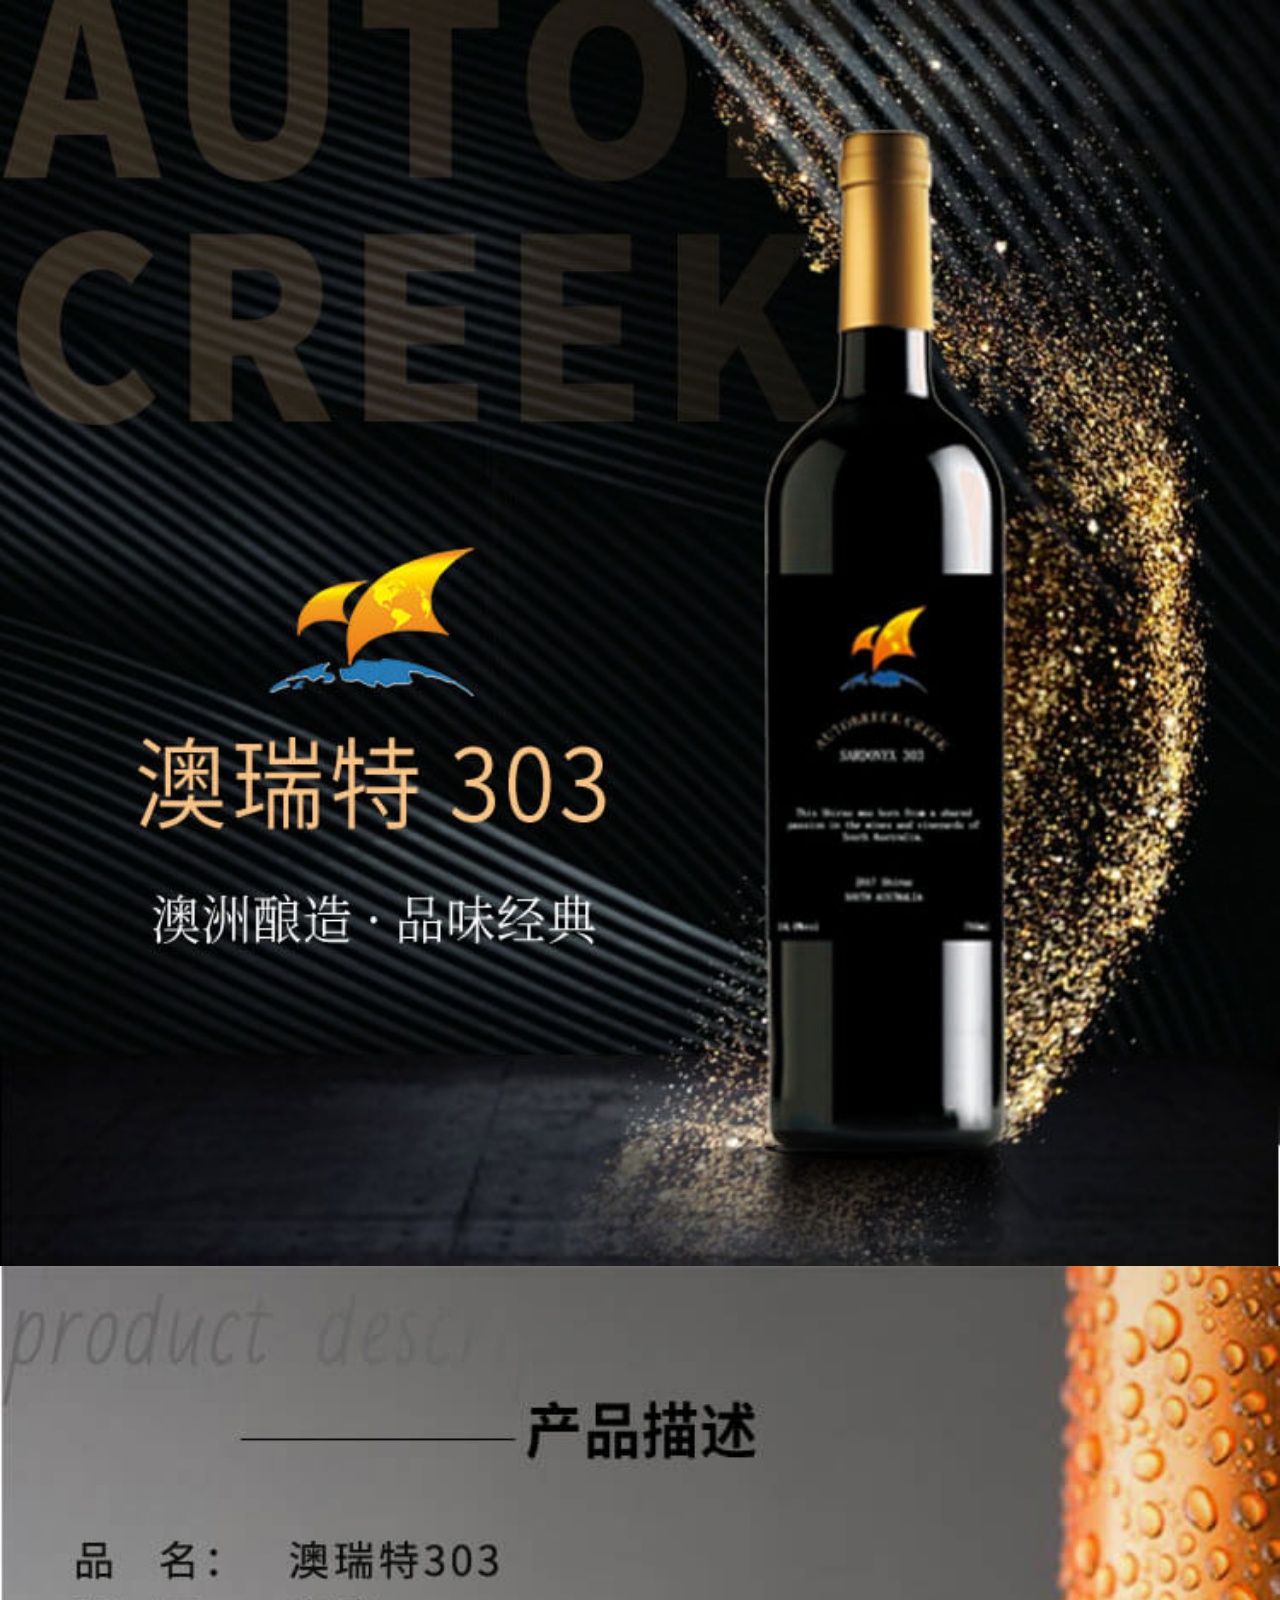
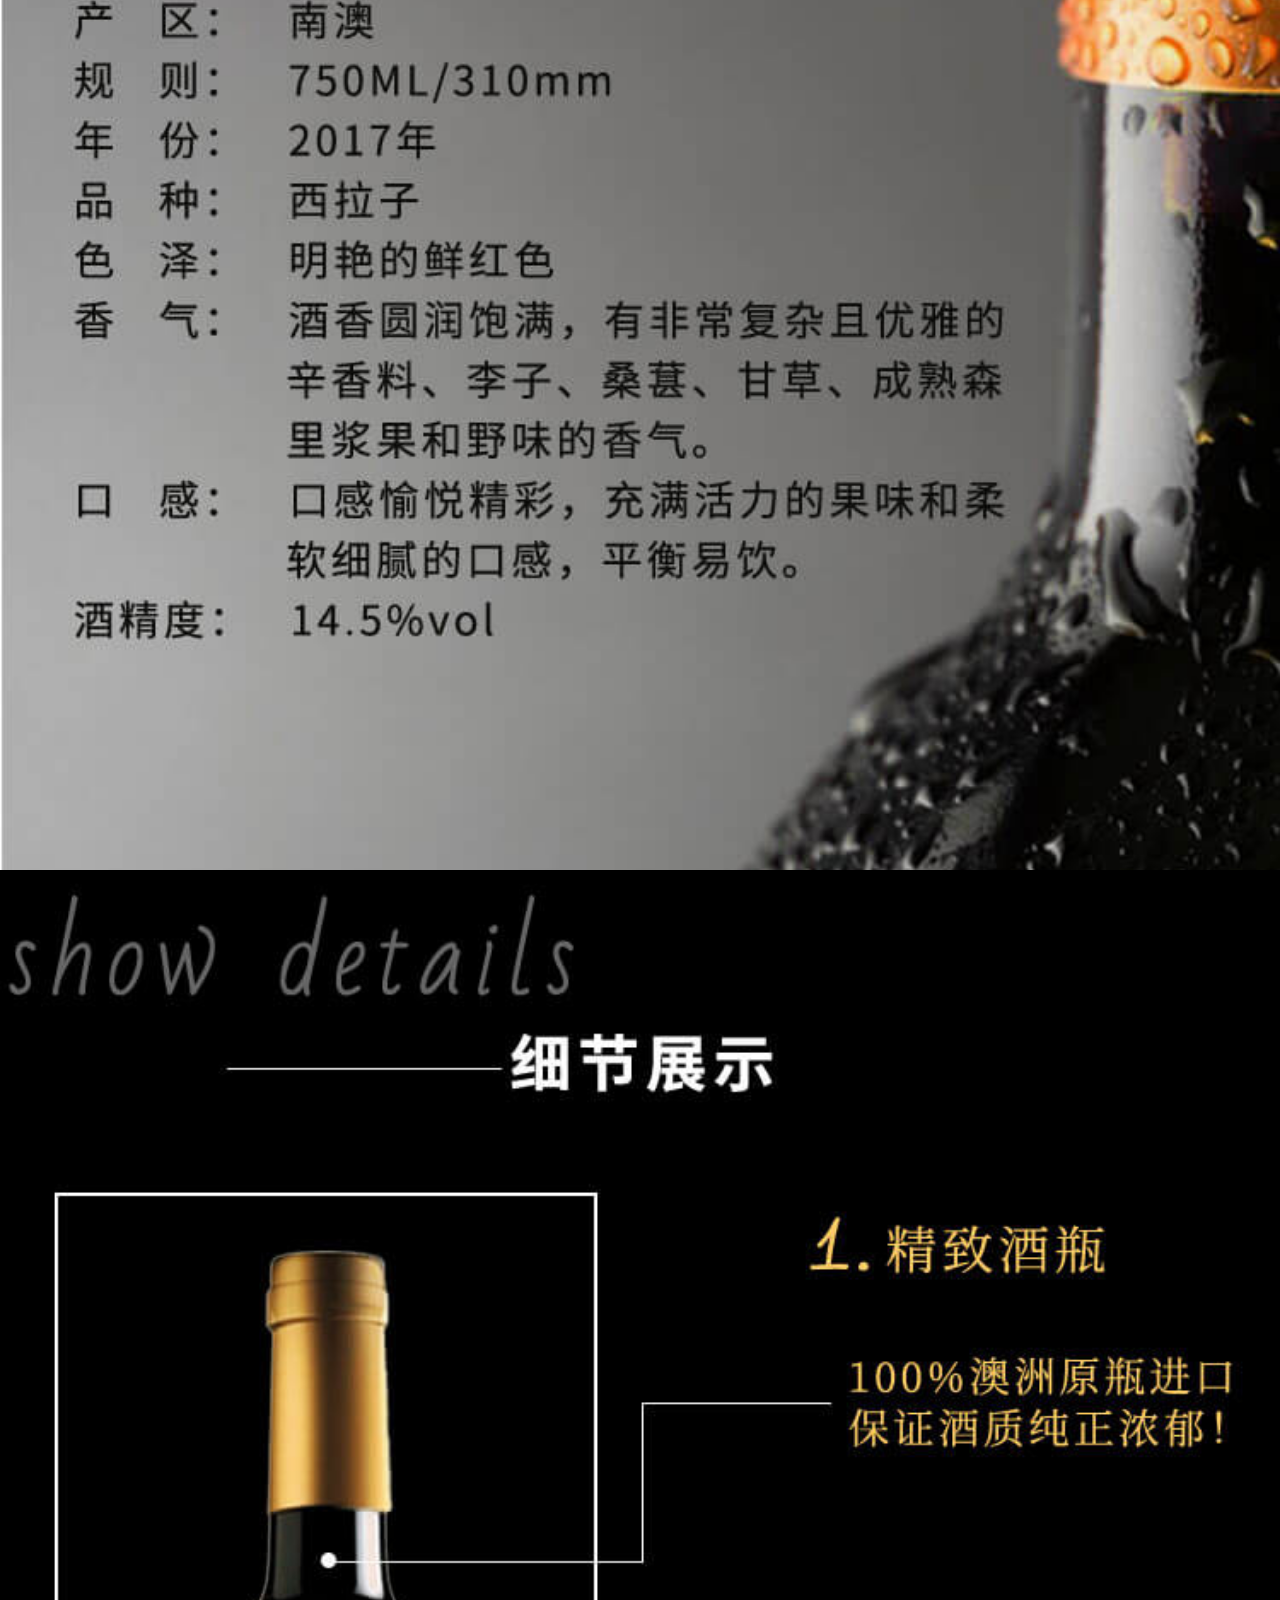
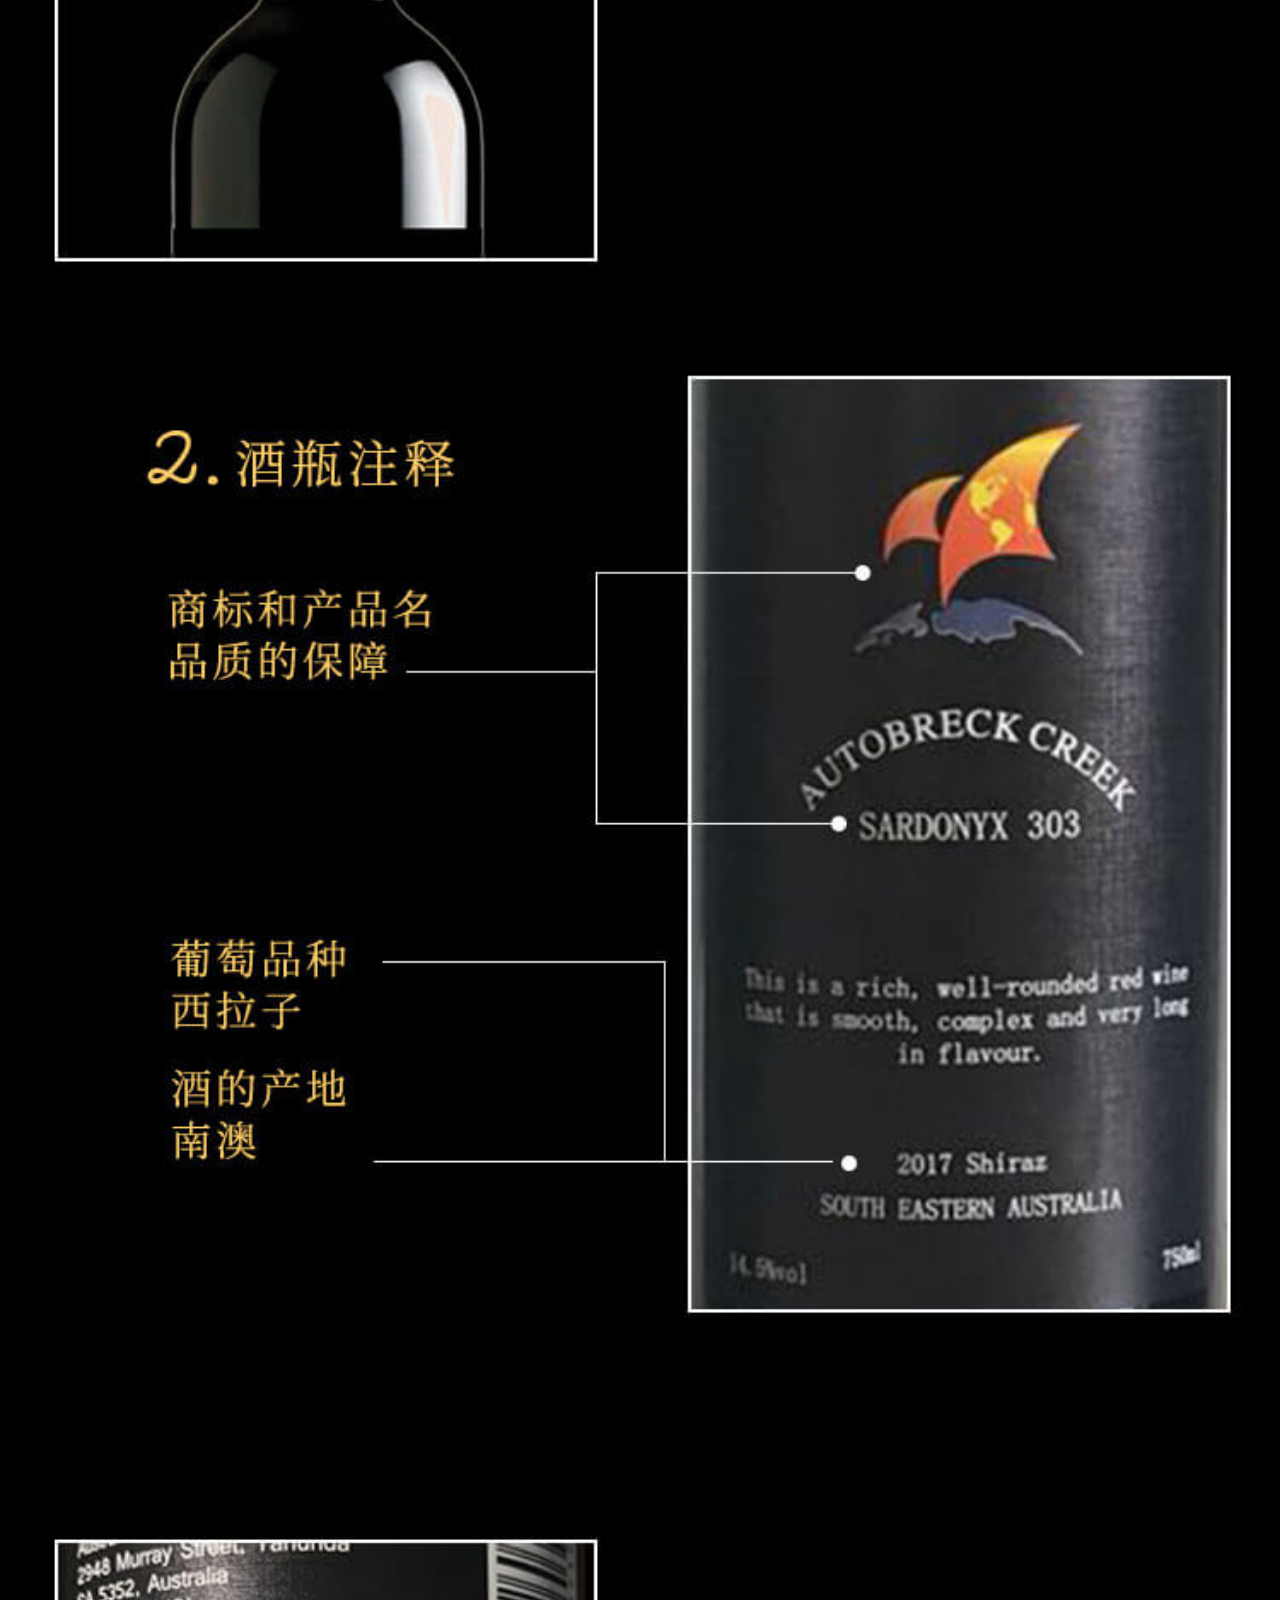
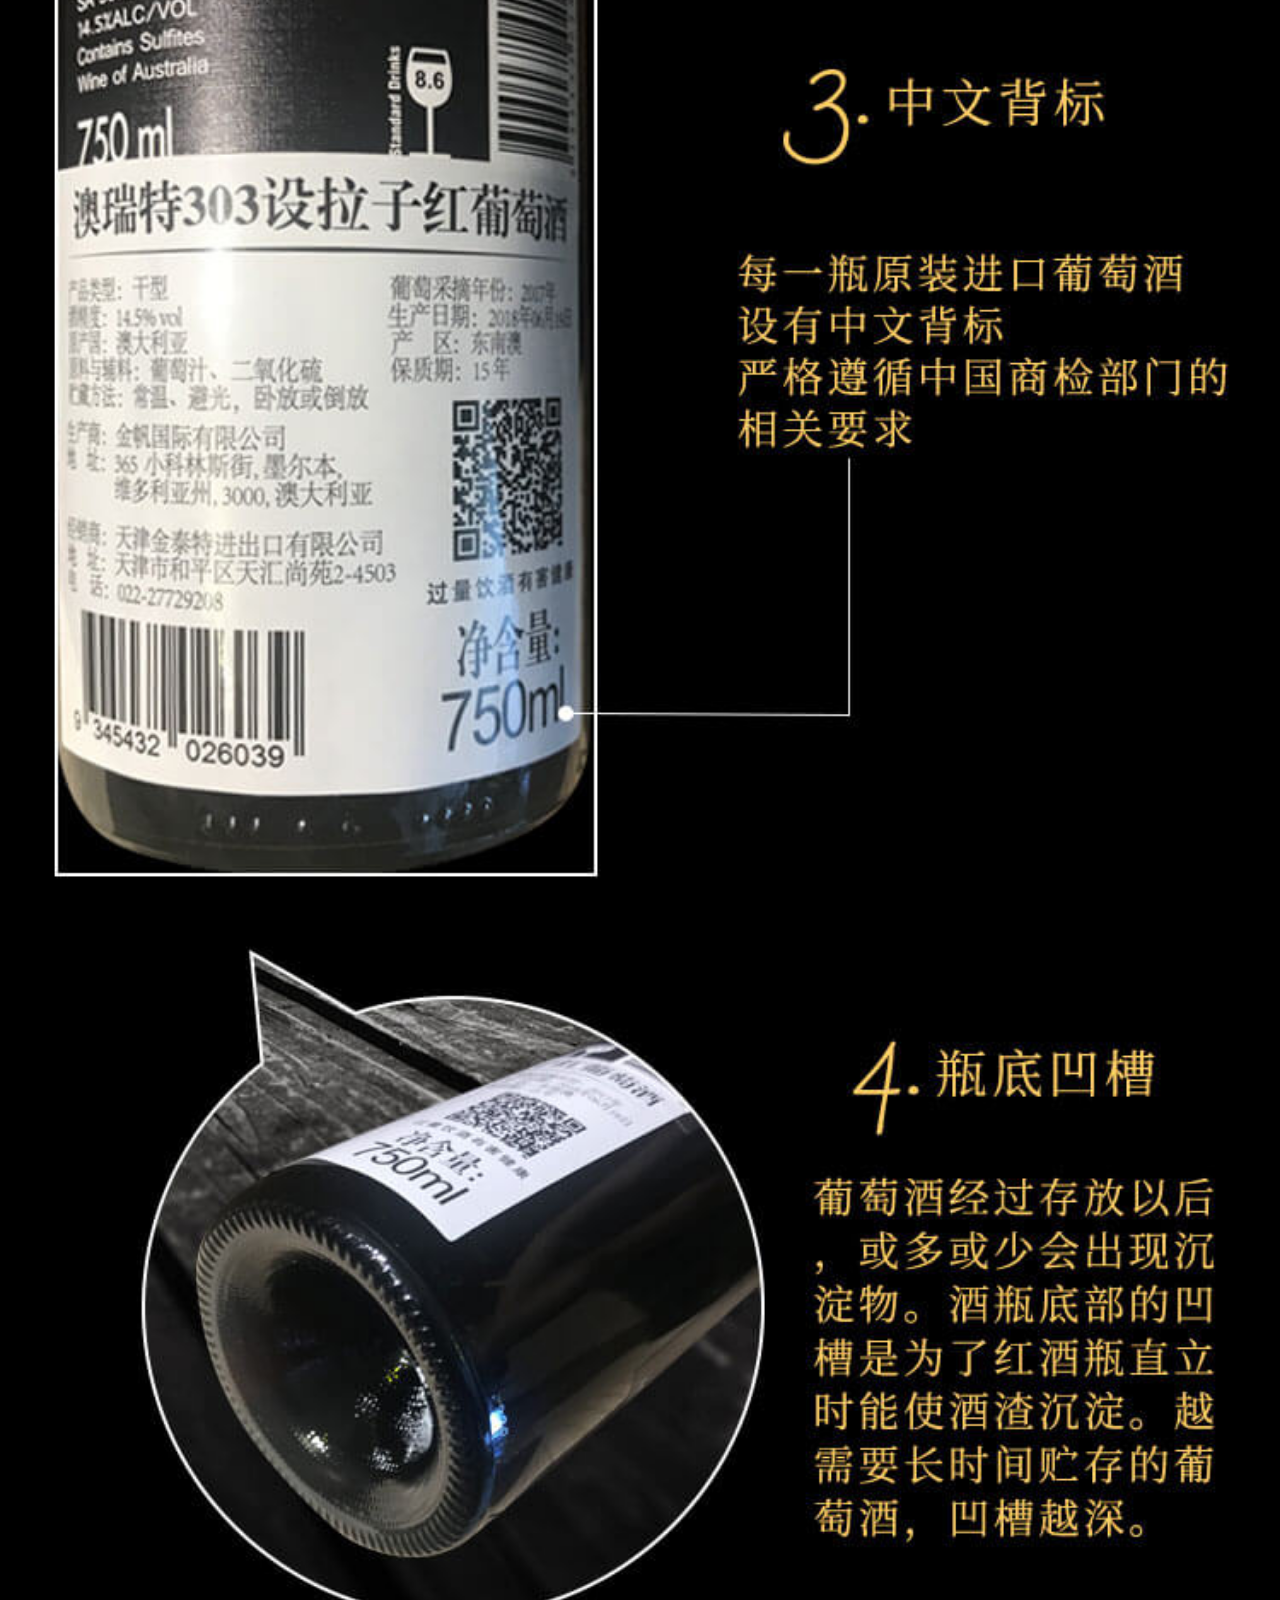
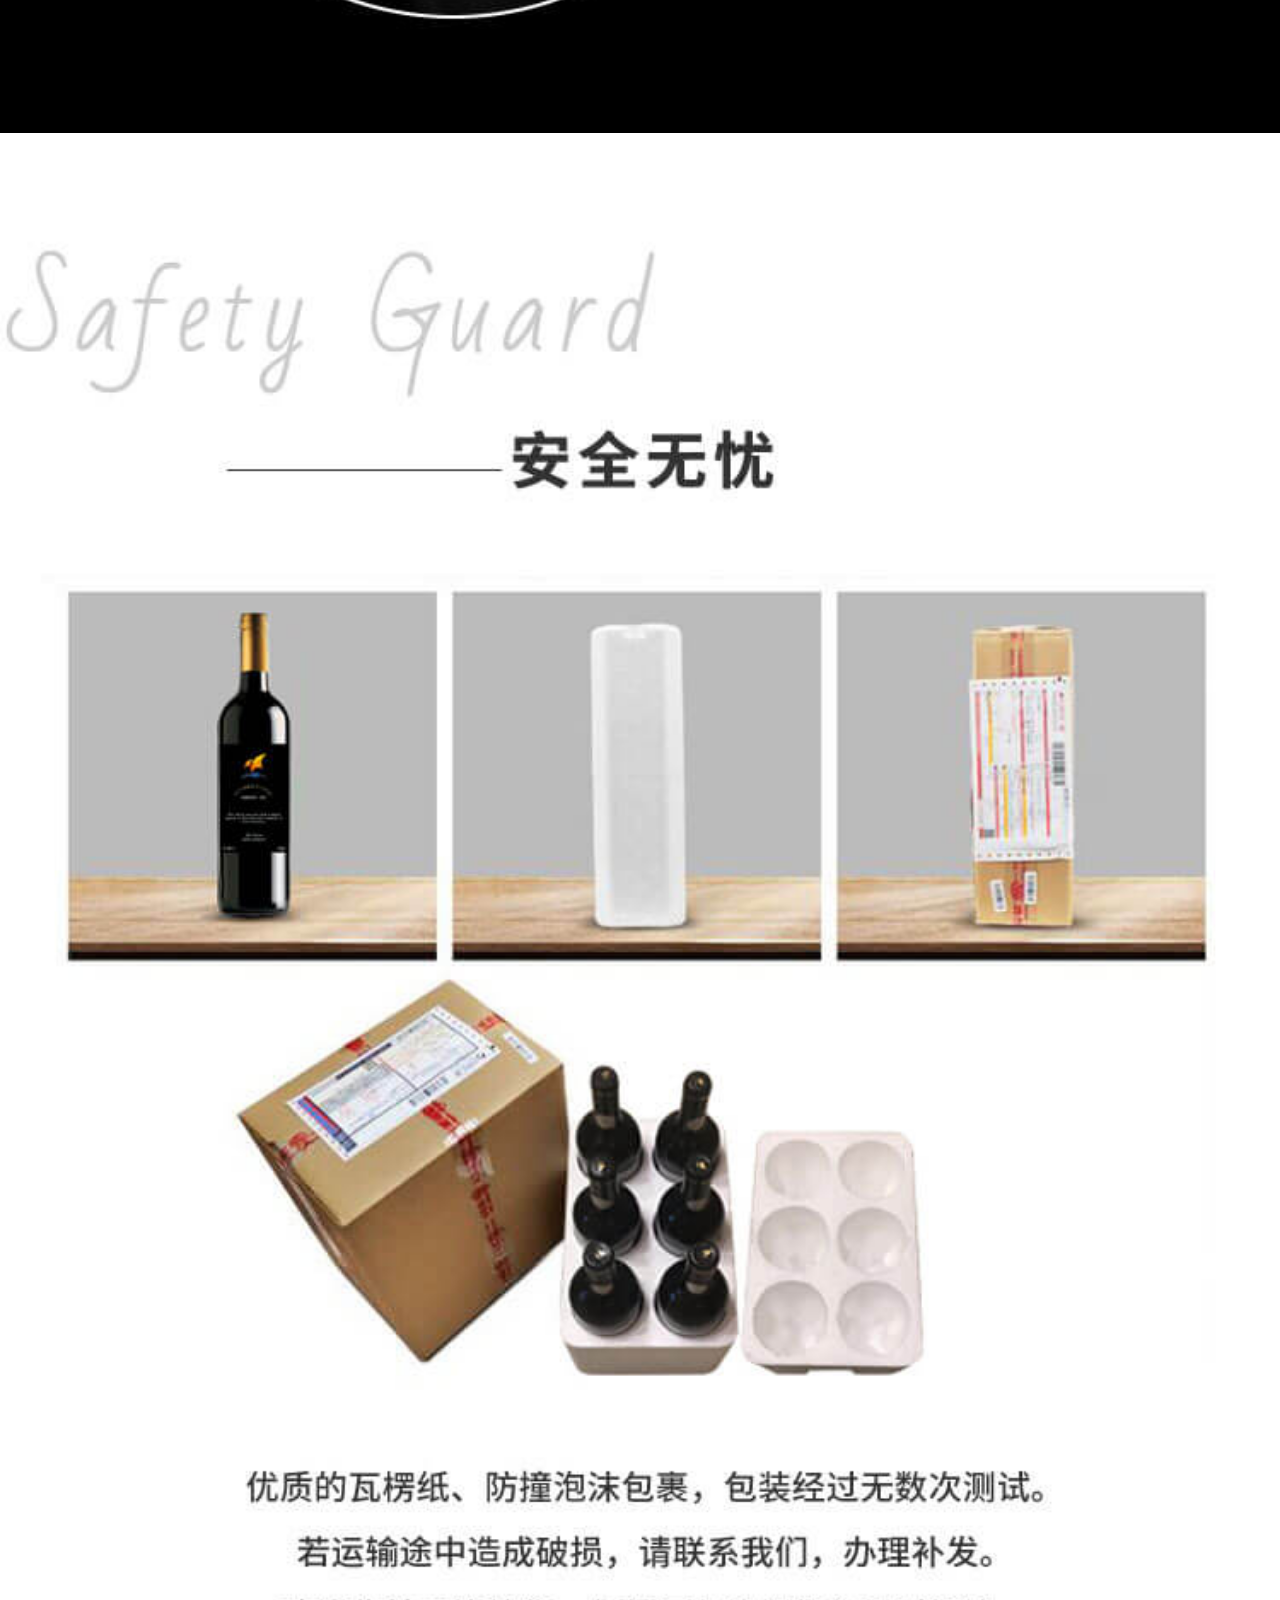
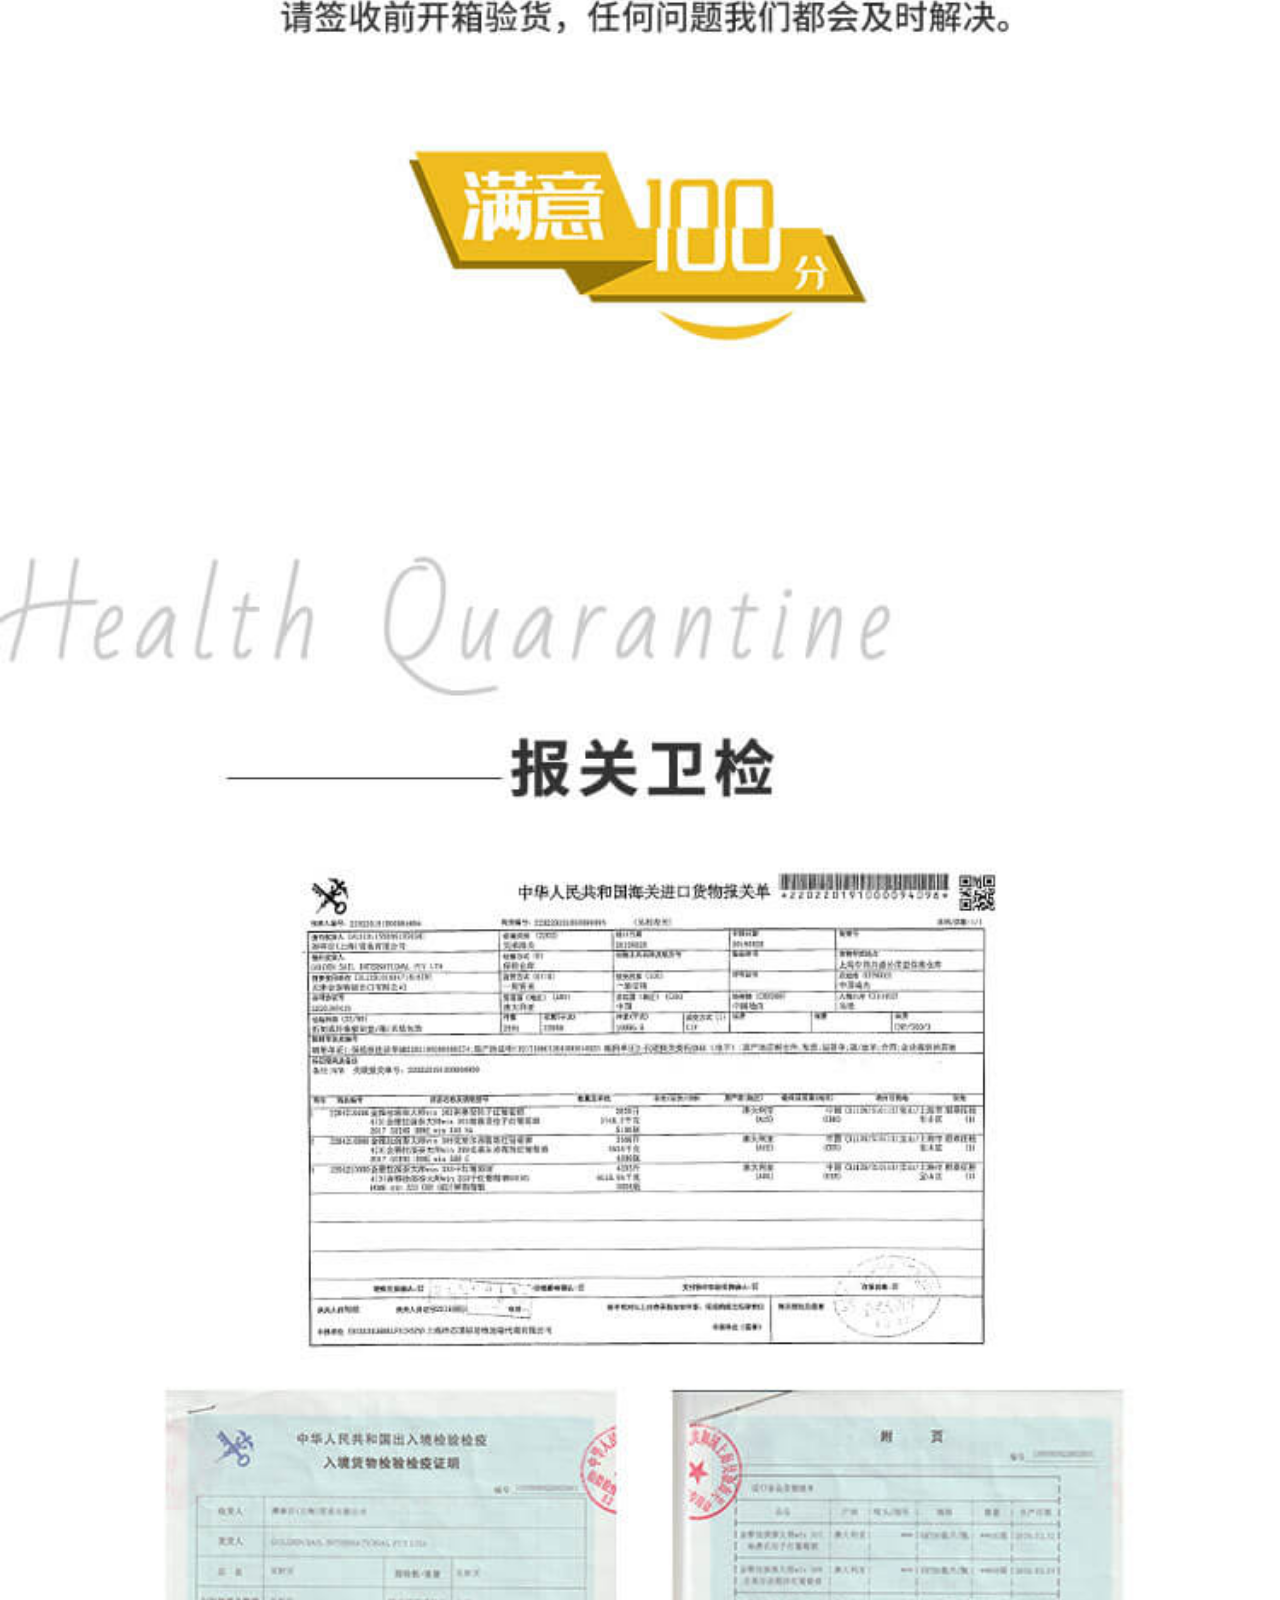
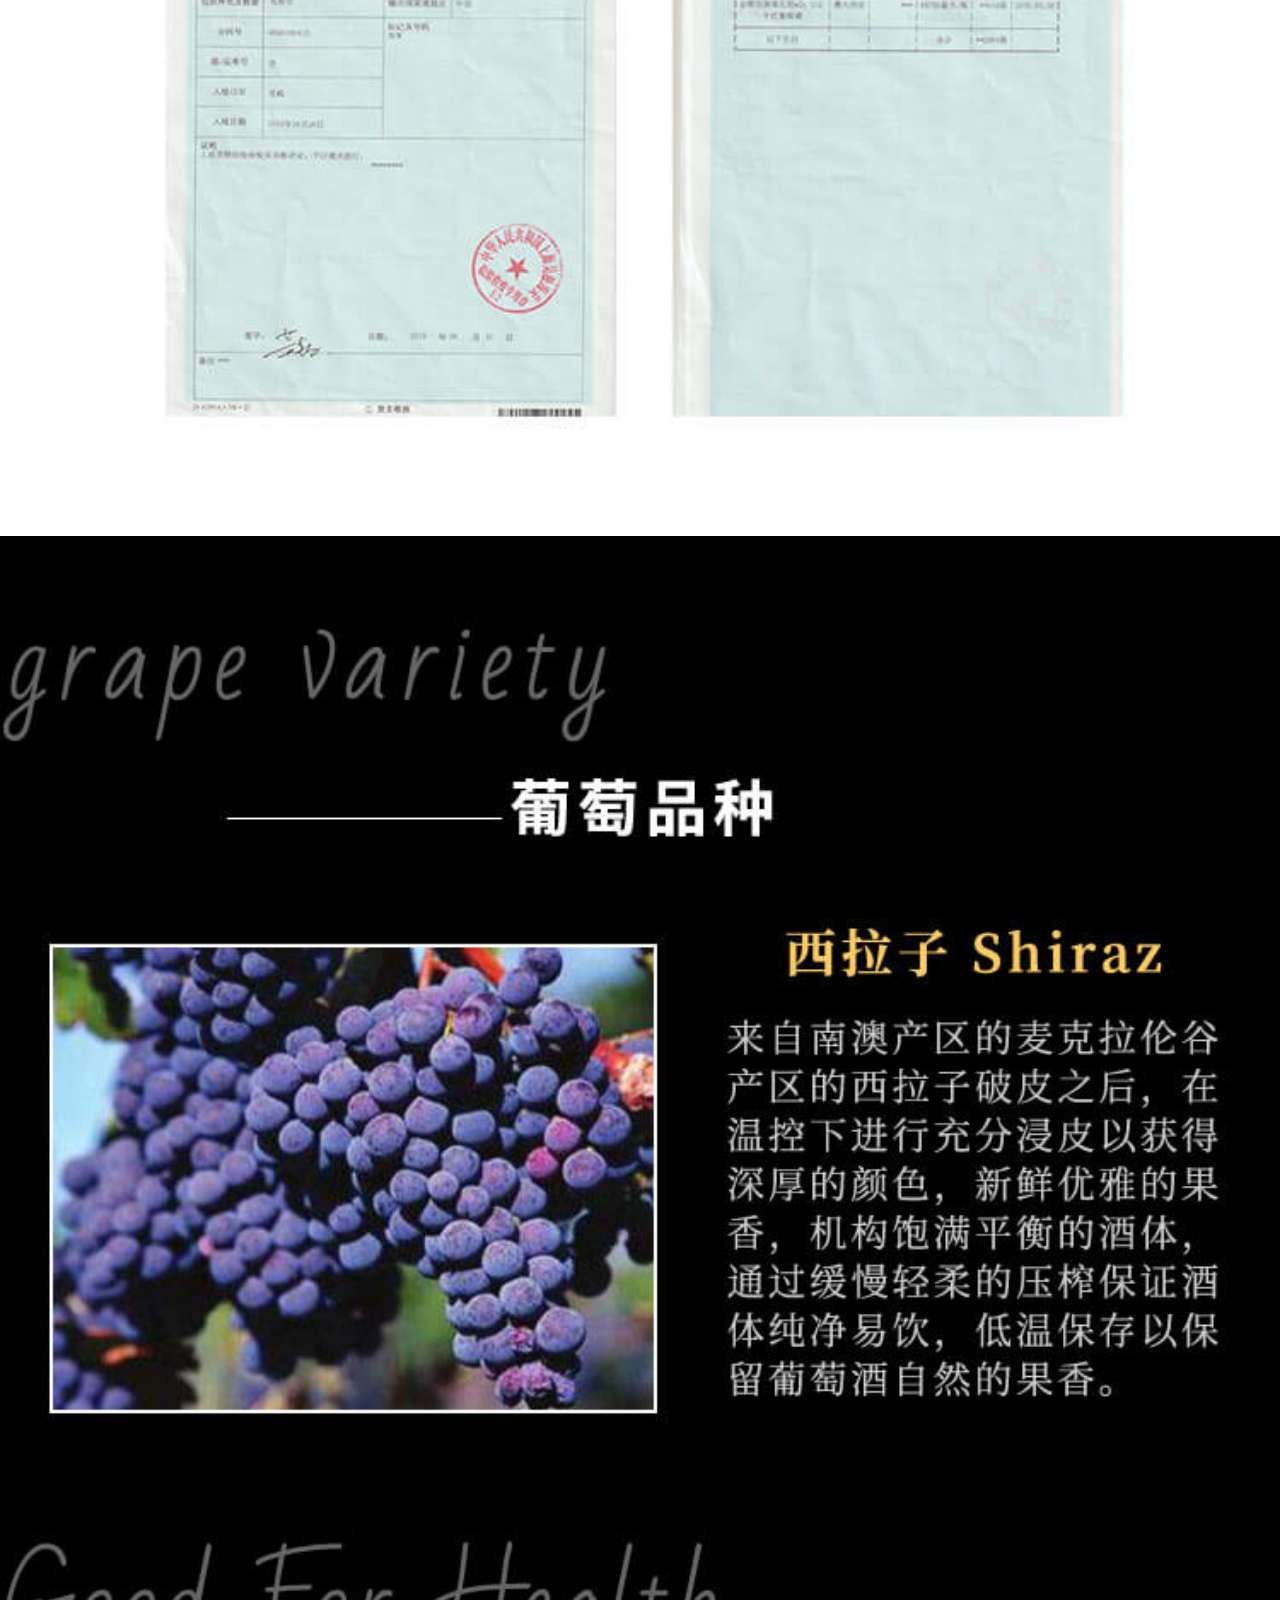
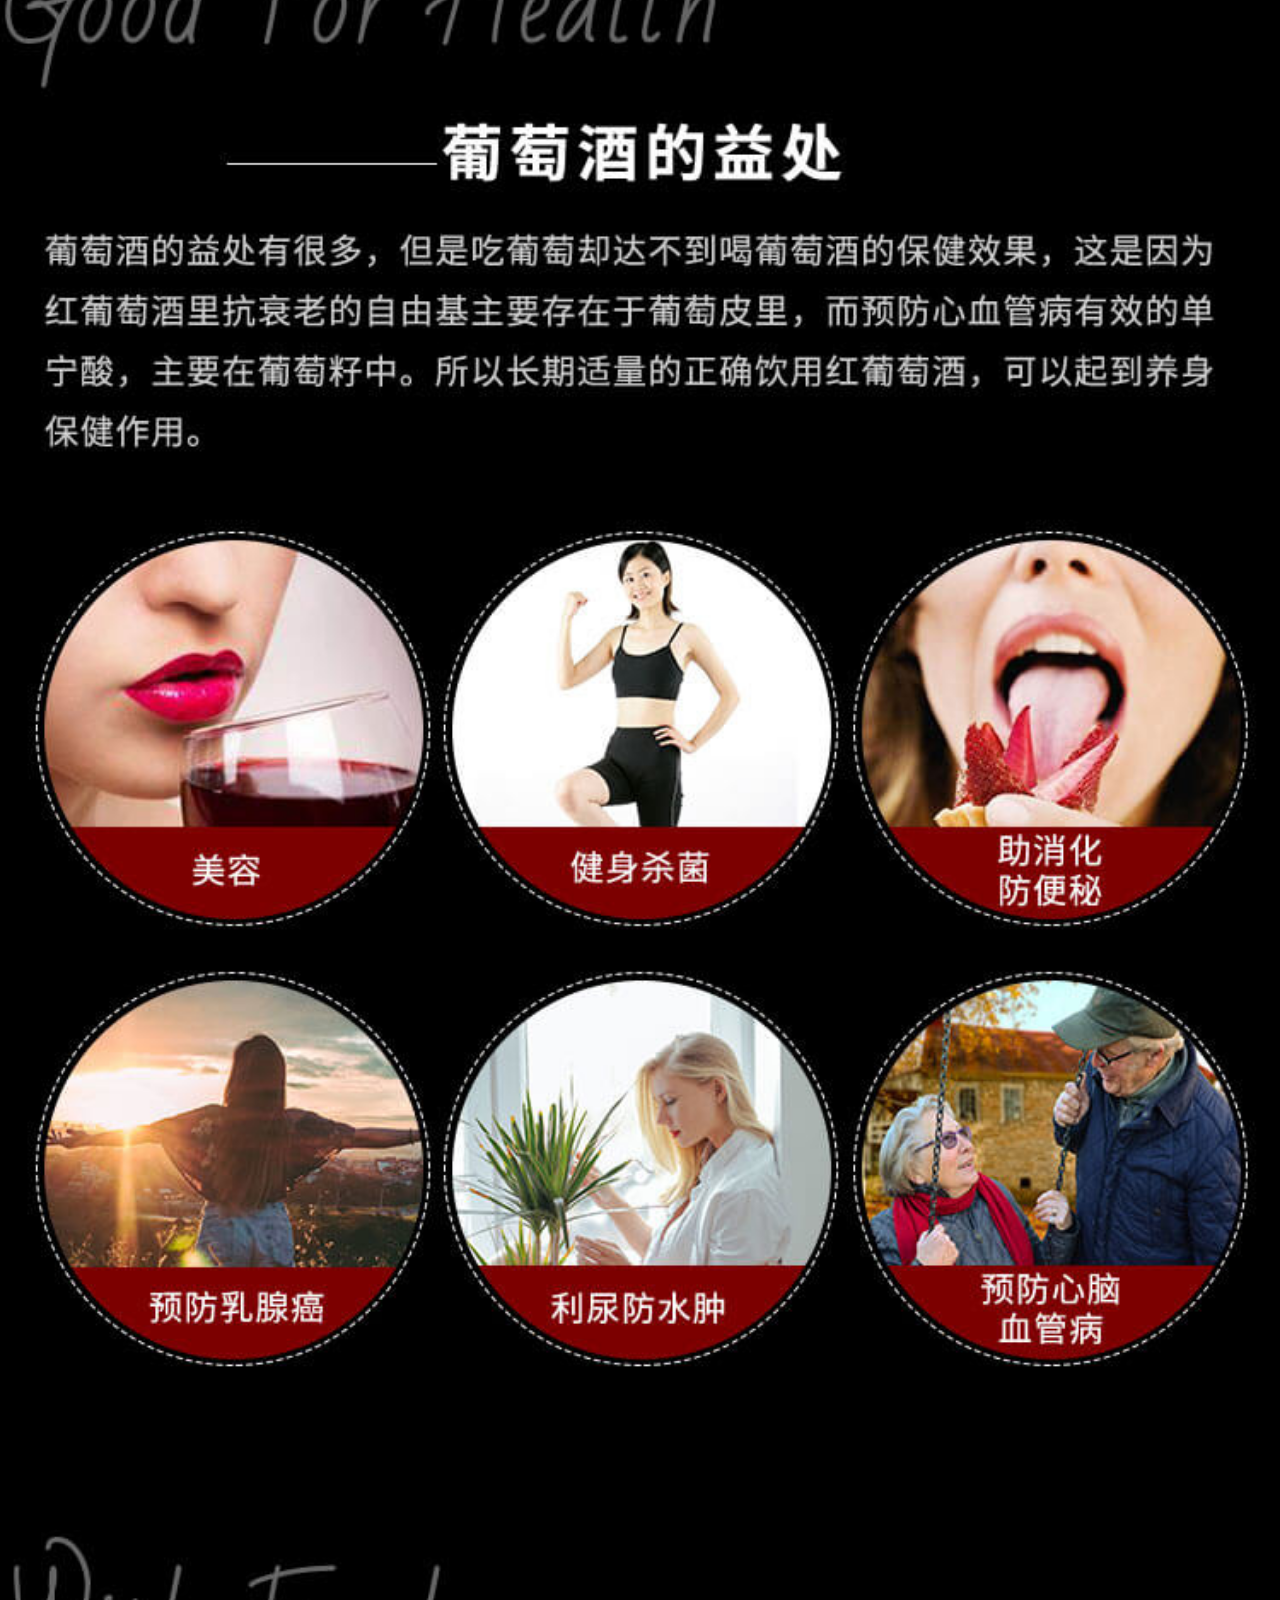
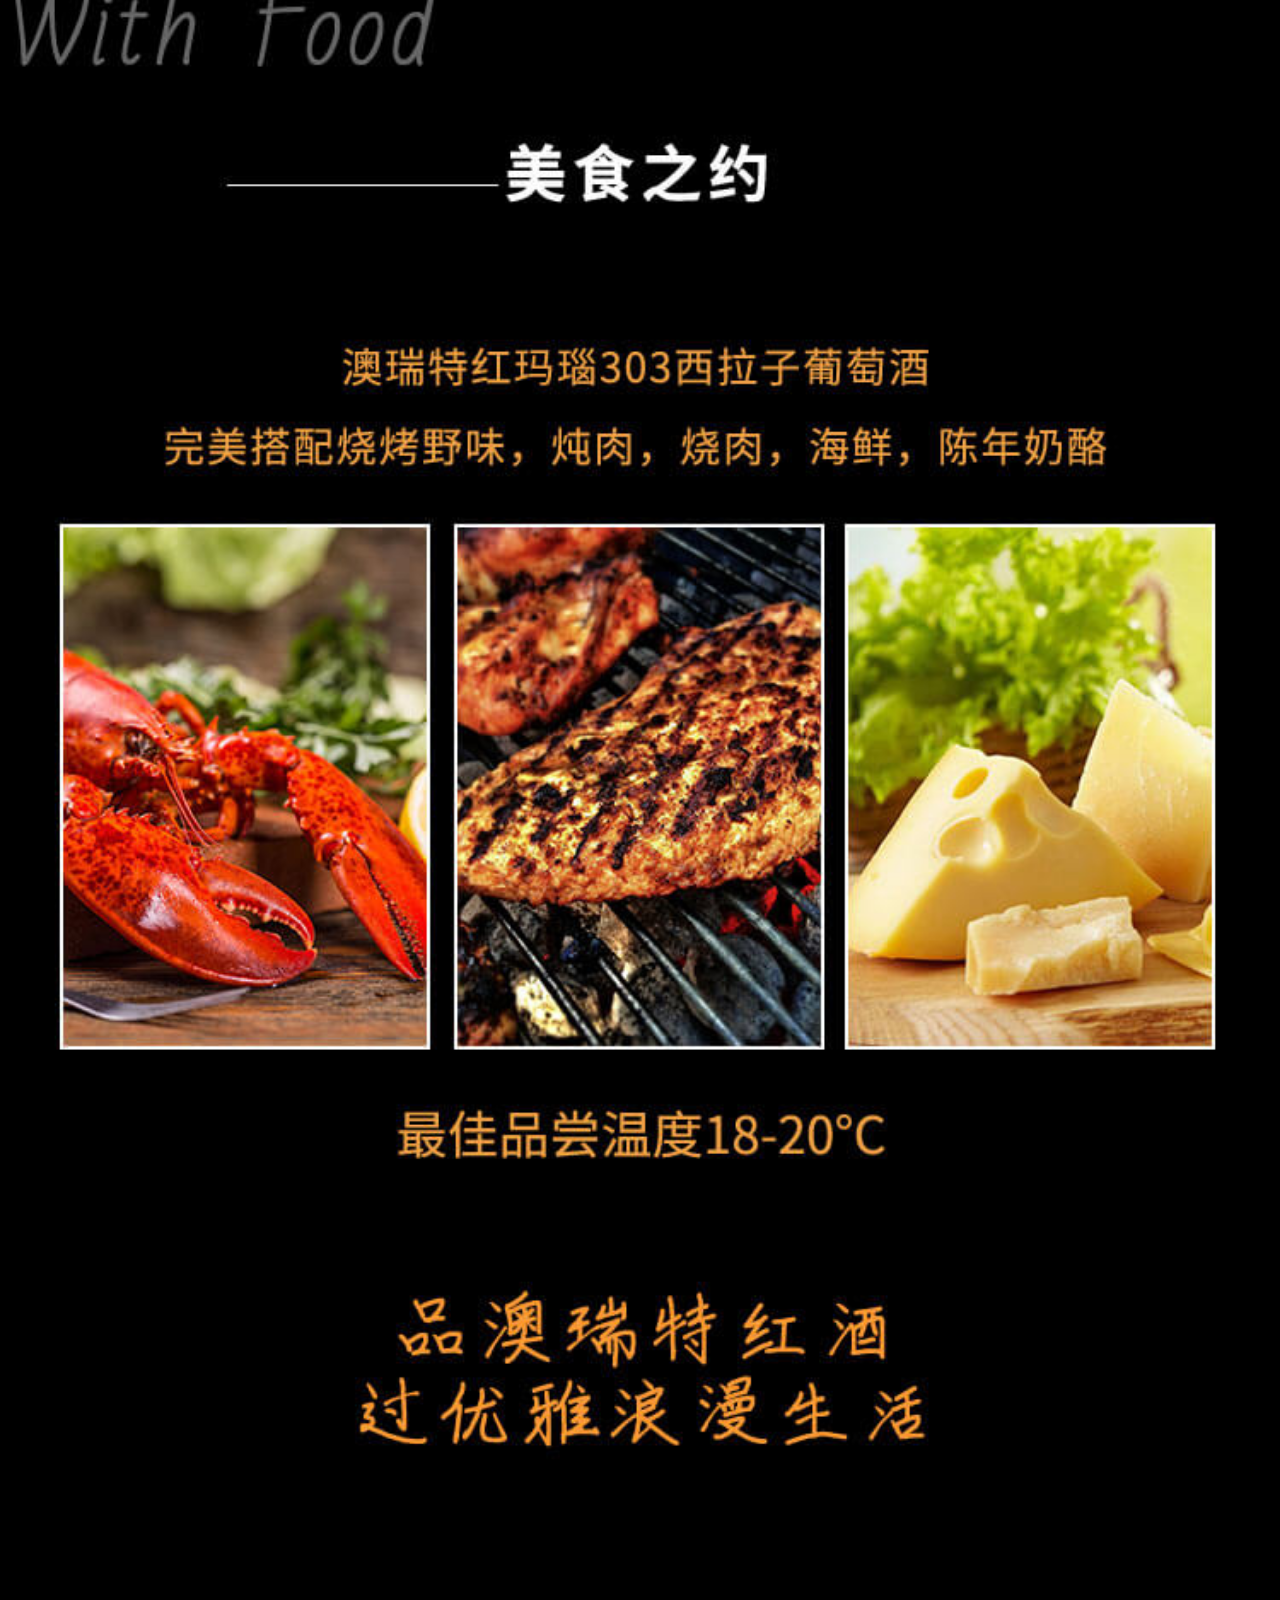
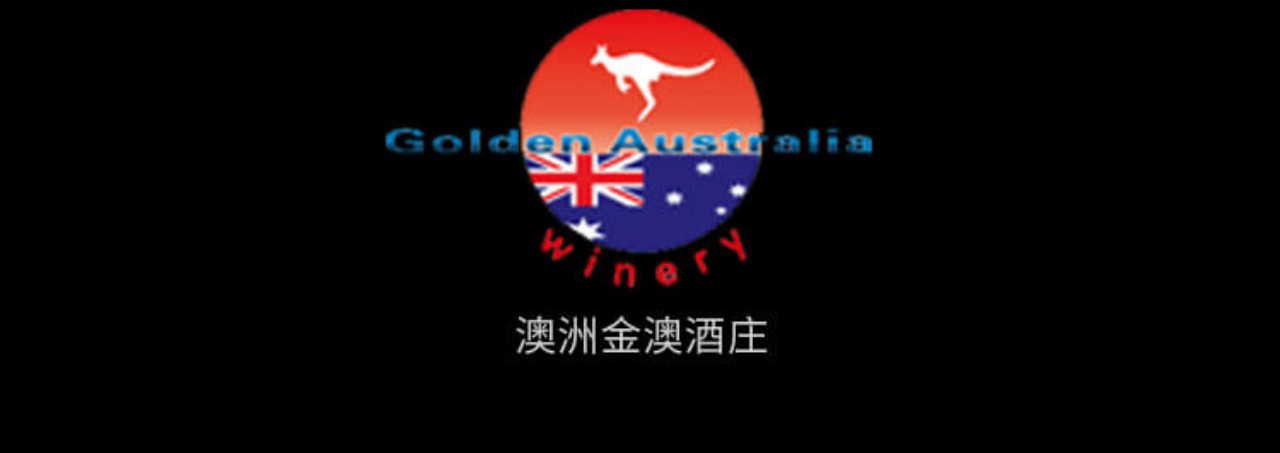
==== aoruite.html @ dcfdf124 "aoruite" ====
<!DOCTYPE html>
<html>
<head>
  <meta charset="UTF-8">
  <meta name="viewport" content="width=device-width, initial-scale=1.0, maximum-scale=1.0, user-scalable=0">
  <meta name="apple-mobile-web-app-capable" content="yes">
  <!-- ios隐藏地址栏 -->
  <meta name="apple-mobile-web-app-status-bar-style" content="black">
  <meta name="format-detection" content="telephone=no">
  <meta name="keywords" content="奥瑞特303 -- 澳洲红酒" />
  <title>奥瑞特303 -- 红酒</title>
  <script src="js/m-320.js"></script>
  <style type="text/css">
    *{
      margin: 0;
      padding: 0;
    }
  </style>
</head>
<body>
  <div style="font-size: 0;">
    <img style="width: 10rem;height: auto;" src="./images/aoruite/hj_detail_1.jpg" alt="">
    <img style="width: 10rem;height: auto;" src="./images/aoruite/hj_detail_2.jpg" alt="">
    <img style="width: 10rem;height: auto;" src="./images/aoruite/hj_detail_3.jpg" alt="">
    <img style="width: 10rem;height: auto;" src="./images/aoruite/hj_detail_4.jpg" alt="">
    <img style="width: 10rem;height: auto;" src="./images/aoruite/hj_detail_5.jpg" alt="">
  </div>
</body>
</html>
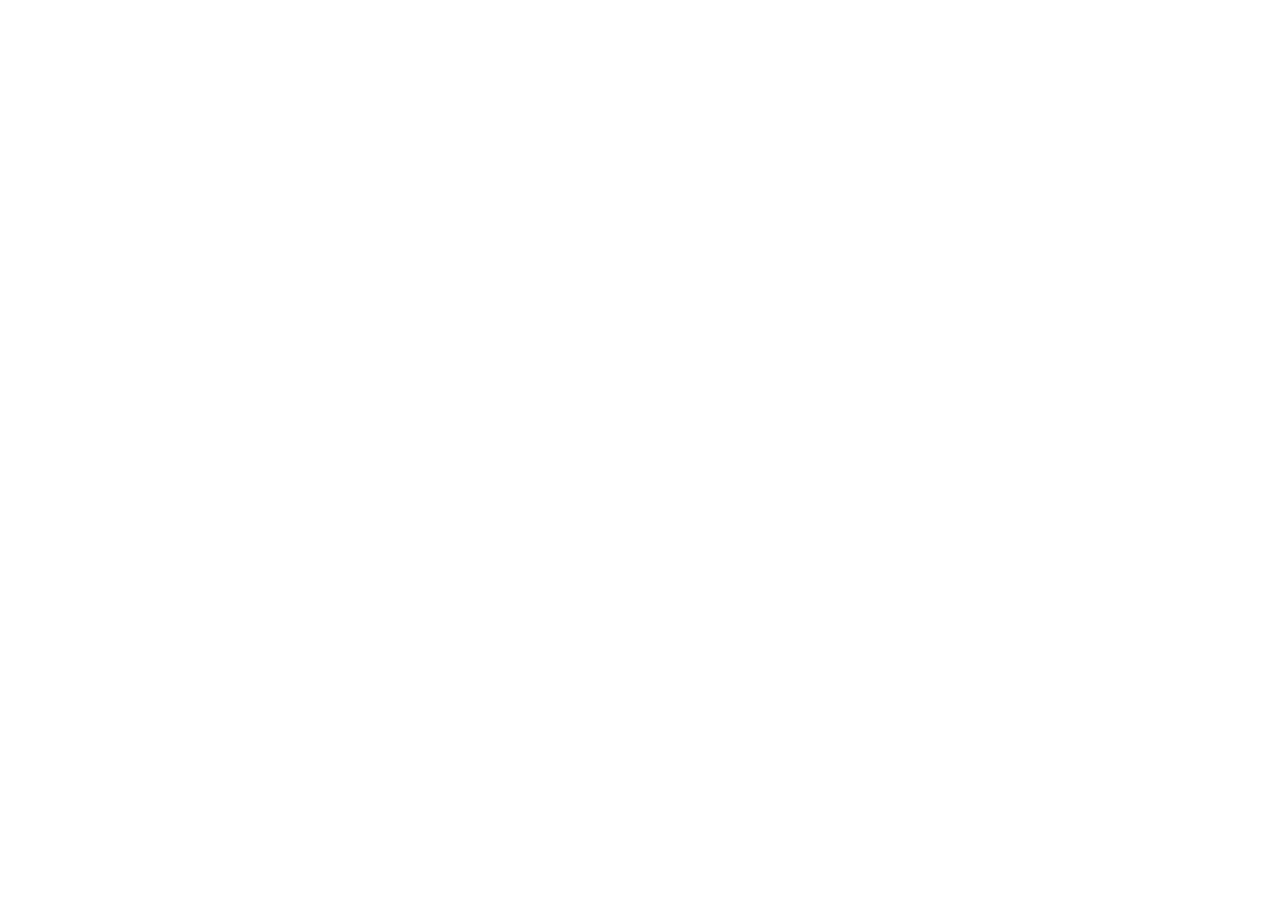
==== commit fc247acb: "qiniu cdn" ====
--- a/aoruite.html
+++ b/aoruite.html
@@ -19,11 +19,11 @@
 </head>
 <body>
   <div style="font-size: 0;">
-    <img style="width: 10rem;height: auto;" src="./images/aoruite/hj_detail_1.jpg" alt="">
-    <img style="width: 10rem;height: auto;" src="./images/aoruite/hj_detail_2.jpg" alt="">
-    <img style="width: 10rem;height: auto;" src="./images/aoruite/hj_detail_3.jpg" alt="">
-    <img style="width: 10rem;height: auto;" src="./images/aoruite/hj_detail_4.jpg" alt="">
-    <img style="width: 10rem;height: auto;" src="./images/aoruite/hj_detail_5.jpg" alt="">
+    <img style="width: 10rem;height: auto;" src="http://qiniu-ticket.lifetour.com.cn/hj_detail_1.jpg" alt="">
+    <img style="width: 10rem;height: auto;" src="http://qiniu-ticket.lifetour.com.cn/hj_detail_2.jpg" alt="">
+    <img style="width: 10rem;height: auto;" src="http://qiniu-ticket.lifetour.com.cn/hj_detail_3.jpg" alt="">
+    <img style="width: 10rem;height: auto;" src="http://qiniu-ticket.lifetour.com.cn/hj_detail_4.jpg" alt="">
+    <img style="width: 10rem;height: auto;" src="http://qiniu-ticket.lifetour.com.cn/hj_detail_5.jpg" alt="">
   </div>
 </body>
 </html>
